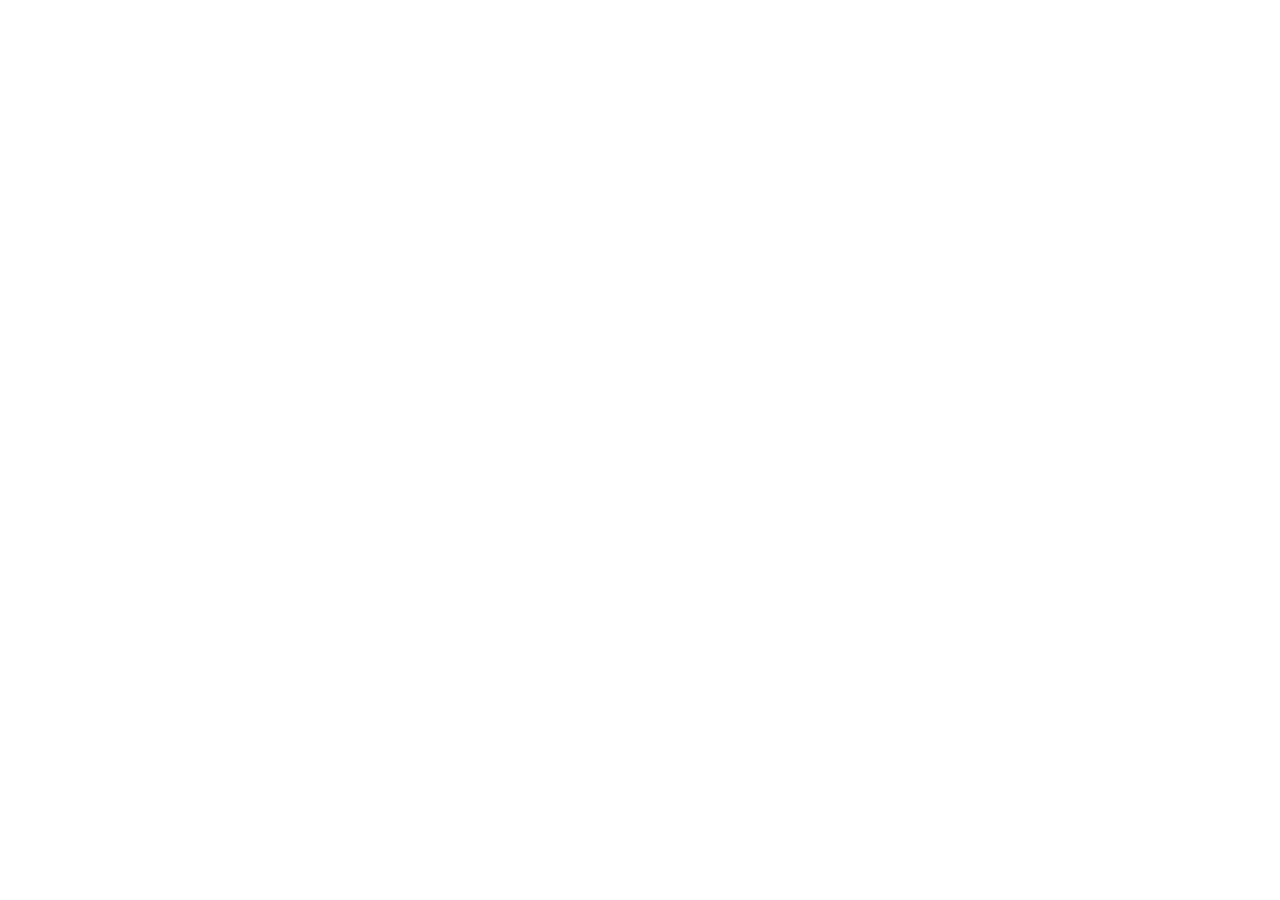
==== MasterJS/Local_Session_Storage_&_Cookie/index.html @ a8ac4993 "Local storage - session storage and cookies" ====
<html lang="en">
<head>
    <meta charset="UTF-8">
    <meta name="viewport" content="width=device-width, initial-scale=1.0">
    <title>Document</title>
</head>
<body>
    <script src="script.js"></script>
</body>
</html>
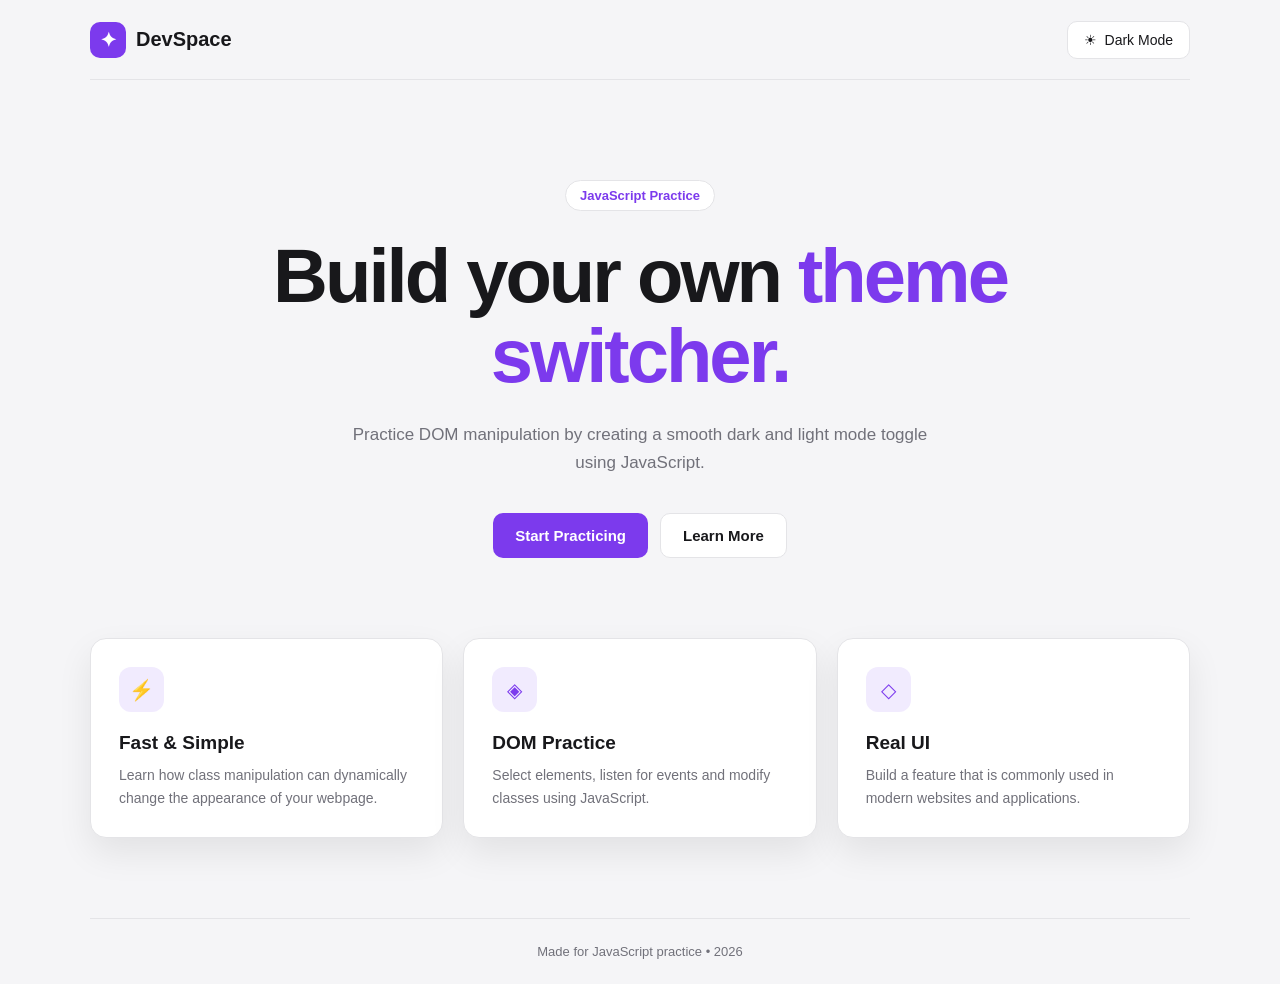
==== commit 6fc8742a: "dark and light mode simulation." ====
--- a/MasterJS/Local_Session_Storage_&_Cookie/index.html
+++ b/MasterJS/Local_Session_Storage_&_Cookie/index.html
@@ -1,10 +1,107 @@
+<!DOCTYPE html>
 <html lang="en">
 <head>
     <meta charset="UTF-8">
     <meta name="viewport" content="width=device-width, initial-scale=1.0">
-    <title>Document</title>
+
+    <title>Theme Toggle Practice</title>
+
+    <link rel="stylesheet" href="style.css">
 </head>
+
 <body>
+
+    <main class="page">
+
+        <nav class="navbar">
+            <div class="logo">
+                <span class="logo-icon">✦</span>
+                <span>DevSpace</span>
+            </div>
+
+            <button id="themeToggle" class="theme-btn">
+                <span id="themeIcon">☀</span>
+                <span id="themeText">Light Mode</span>
+            </button>
+        </nav>
+
+
+        <section class="hero">
+
+            <div class="badge">
+                JavaScript Practice
+            </div>
+
+            <h1>
+                Build your own
+                <span>theme switcher.</span>
+            </h1>
+
+            <p>
+                Practice DOM manipulation by creating a smooth
+                dark and light mode toggle using JavaScript.
+            </p>
+
+            <div class="actions">
+                <button class="primary-btn" id="practiceBtn">
+                    Start Practicing
+                </button>
+
+                <button class="secondary-btn" id="learnBtn">
+                    Learn More
+                </button>
+            </div>
+
+        </section>
+
+
+        <section class="cards">
+
+            <div class="card">
+                <div class="card-icon">⚡</div>
+
+                <h3>Fast & Simple</h3>
+
+                <p>
+                    Learn how class manipulation can dynamically
+                    change the appearance of your webpage.
+                </p>
+            </div>
+
+
+            <div class="card">
+                <div class="card-icon">◈</div>
+
+                <h3>DOM Practice</h3>
+
+                <p>
+                    Select elements, listen for events and modify
+                    classes using JavaScript.
+                </p>
+            </div>
+
+
+            <div class="card">
+                <div class="card-icon">◇</div>
+
+                <h3>Real UI</h3>
+
+                <p>
+                    Build a feature that is commonly used in
+                    modern websites and applications.
+                </p>
+            </div>
+
+        </section>
+
+
+        <footer>
+            <p>Made for JavaScript practice • 2026</p>
+        </footer>
+
+    </main>
+
     <script src="script.js"></script>
+
 </body>
 </html>
--- a/MasterJS/Local_Session_Storage_&_Cookie/style.css
+++ b/MasterJS/Local_Session_Storage_&_Cookie/style.css
@@ -0,0 +1,348 @@
+   /* RESET */
+* {
+    margin: 0;
+    padding: 0;
+    box-sizing: border-box;
+}
+   /* DEFAULT DARK THEME  */
+:root {
+    --bg: #09090b;
+    --surface: #111113;
+    --card: #151518;
+
+    --text: #f5f5f5;
+    --muted: #a1a1aa;
+
+    --border: #27272a;
+
+    --accent: #8b5cf6;
+    --accent-hover: #7c3aed;
+
+    --button-text: #ffffff;
+
+    --shadow: rgba(0, 0, 0, 0.35);
+}
+   /* LIGHT THEME */
+body.light {
+    --bg: #f5f5f7;
+    --surface: #ffffff;
+    --card: #ffffff;
+
+    --text: #18181b;
+    --muted: #71717a;
+
+    --border: #e4e4e7;
+
+    --accent: #7c3aed;
+    --accent-hover: #6d28d9;
+
+    --button-text: #ffffff;
+
+    --shadow: rgba(0, 0, 0, 0.08);
+}
+   /* BODY */
+body {
+    min-height: 100vh;
+
+    background: var(--bg);
+    color: var(--text);
+
+    font-family: Arial, Helvetica, sans-serif;
+
+    transition:
+        background 0.3s ease,
+        color 0.3s ease;
+}
+.page {
+    width: min(1100px, 92%);
+    margin: auto;
+}
+.navbar {
+    height: 80px;
+
+    display: flex;
+    align-items: center;
+    justify-content: space-between;
+
+    border-bottom: 1px solid var(--border);
+}
+.logo {
+    display: flex;
+    align-items: center;
+    gap: 10px;
+
+    font-size: 20px;
+    font-weight: 700;
+}
+
+.logo-icon {
+    width: 36px;
+    height: 36px;
+
+    display: grid;
+    place-items: center;
+
+    border-radius: 10px;
+
+    background: var(--accent);
+    color: white;
+}
+.theme-btn {
+    display: flex;
+    align-items: center;
+    gap: 8px;
+
+    padding: 10px 16px;
+
+    border: 1px solid var(--border);
+    border-radius: 10px;
+
+    background: var(--surface);
+    color: var(--text);
+
+    cursor: pointer;
+
+    font-size: 14px;
+
+    transition: 0.25s ease;
+}
+
+.theme-btn:hover {
+    border-color: var(--accent);
+    transform: translateY(-2px);
+}
+.hero {
+    text-align: center;
+
+    padding: 100px 20px 80px;
+}
+
+
+/* BADGE */
+
+.badge {
+    display: inline-block;
+
+    padding: 7px 14px;
+
+    margin-bottom: 25px;
+
+    border: 1px solid var(--border);
+    border-radius: 50px;
+
+    background: var(--surface);
+
+    color: var(--accent);
+
+    font-size: 13px;
+    font-weight: 600;
+}
+
+
+/* HEADING */
+
+.hero h1 {
+    max-width: 750px;
+
+    margin: auto;
+
+    font-size: clamp(42px, 7vw, 76px);
+
+    line-height: 1.05;
+
+    letter-spacing: -3px;
+}
+
+.hero h1 span {
+    color: var(--accent);
+}
+
+
+/* DESCRIPTION */
+
+.hero p {
+    max-width: 600px;
+
+    margin: 25px auto 35px;
+
+    color: var(--muted);
+
+    font-size: 17px;
+
+    line-height: 1.7;
+}
+.actions {
+    display: flex;
+    justify-content: center;
+    gap: 12px;
+
+    flex-wrap: wrap;
+}
+
+
+.primary-btn,
+.secondary-btn {
+    padding: 13px 22px;
+
+    border-radius: 10px;
+
+    font-size: 15px;
+    font-weight: 600;
+
+    cursor: pointer;
+
+    transition: 0.25s ease;
+}
+
+
+.primary-btn {
+    border: none;
+
+    background: var(--accent);
+    color: var(--button-text);
+}
+
+.primary-btn:hover {
+    background: var(--accent-hover);
+    transform: translateY(-2px);
+}
+
+
+.secondary-btn {
+    border: 1px solid var(--border);
+
+    background: var(--surface);
+    color: var(--text);
+}
+
+.secondary-btn:hover {
+    border-color: var(--accent);
+    transform: translateY(-2px);
+}
+
+.cards {
+    display: grid;
+
+    grid-template-columns:
+        repeat(3, 1fr);
+
+    gap: 20px;
+
+    padding-bottom: 80px;
+}
+
+
+.card {
+    padding: 28px;
+
+    background: var(--card);
+
+    border: 1px solid var(--border);
+
+    border-radius: 16px;
+
+    box-shadow:
+        0 15px 35px var(--shadow);
+
+    transition:
+        transform 0.3s ease,
+        border-color 0.3s ease,
+        background 0.3s ease;
+}
+
+
+.card:hover {
+    transform: translateY(-6px);
+
+    border-color: var(--accent);
+}
+
+.card-icon {
+    width: 45px;
+    height: 45px;
+
+    display: grid;
+    place-items: center;
+
+    margin-bottom: 20px;
+
+    border-radius: 12px;
+
+    background: rgba(139, 92, 246, 0.12);
+
+    color: var(--accent);
+
+    font-size: 20px;
+}
+
+
+/* CARD TEXT */
+
+.card h3 {
+    margin-bottom: 10px;
+
+    font-size: 19px;
+}
+
+
+.card p {
+    color: var(--muted);
+
+    line-height: 1.6;
+
+    font-size: 14px;
+}
+
+footer {
+    padding: 25px 0;
+
+    border-top: 1px solid var(--border);
+
+    text-align: center;
+
+    color: var(--muted);
+
+    font-size: 13px;
+}
+
+@media (max-width: 750px) {
+
+    .hero {
+        padding-top: 70px;
+    }
+
+    .hero h1 {
+        letter-spacing: -2px;
+    }
+
+    .cards {
+        grid-template-columns: 1fr;
+    }
+
+    .navbar {
+        height: 70px;
+    }
+
+    #themeText {
+        display: none;
+    }
+
+}
+
+
+@media (max-width: 450px) {
+
+    .hero {
+        padding-left: 5px;
+        padding-right: 5px;
+    }
+
+    .hero h1 {
+        font-size: 42px;
+    }
+
+    .hero p {
+        font-size: 15px;
+    }
+
+}
